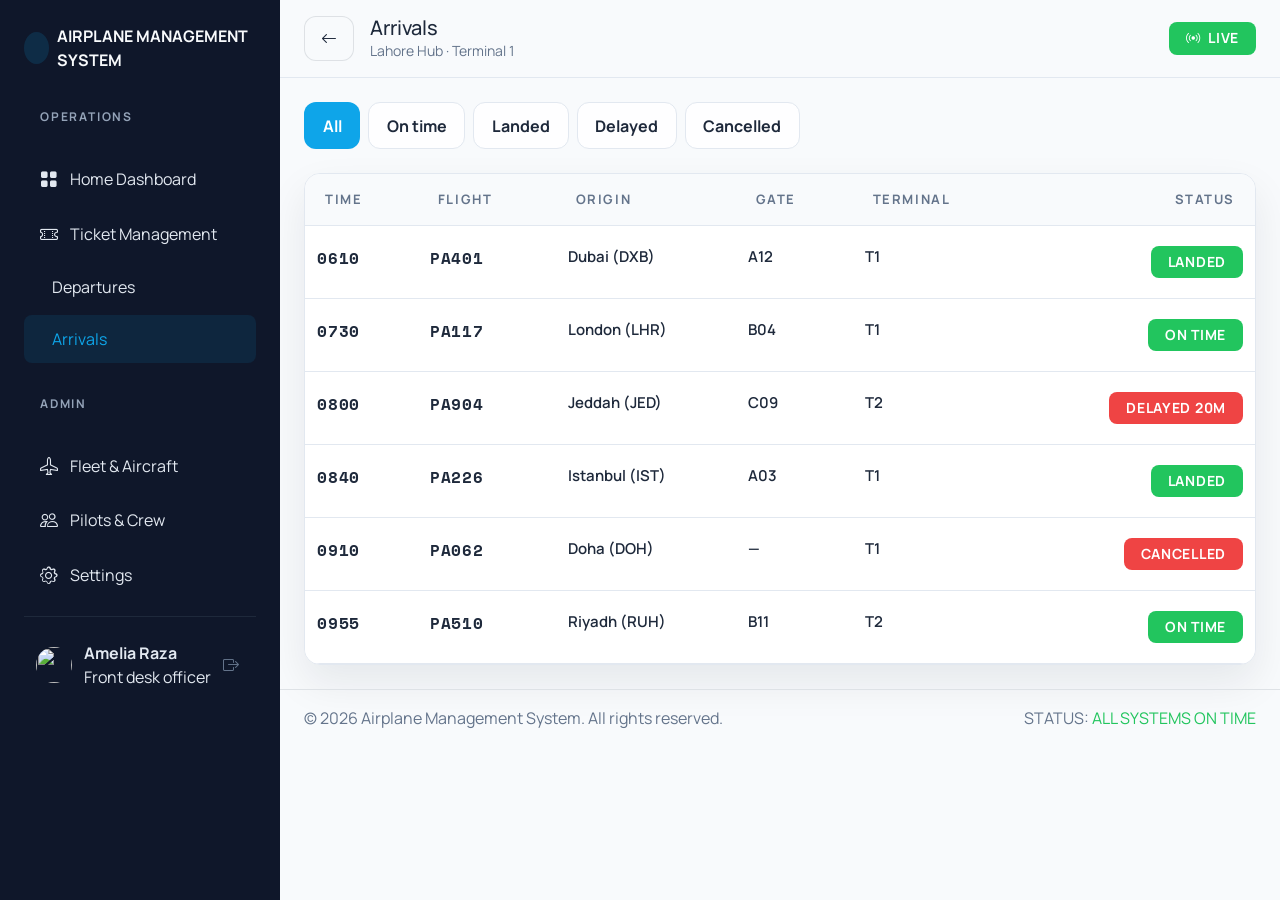
==== skydeck/arrivals.html @ 0920fed9 "Initial project commit" ====
<!DOCTYPE html>
<html lang="en">
<head>
<meta charset="UTF-8" />
<meta name="viewport" content="width=device-width, initial-scale=1.0" />
<title>Arrivals — SkyDeck</title>

<!-- Bootstrap 5 CSS -->
<link href="https://cdn.jsdelivr.net/npm/bootstrap@5.3.2/dist/css/bootstrap.min.css" rel="stylesheet">
<!-- Bootstrap Icons -->
<link rel="stylesheet" href="https://cdn.jsdelivr.net/npm/bootstrap-icons@1.11.1/font/bootstrap-icons.css">
<!-- Google Fonts -->
<link rel="preconnect" href="https://fonts.googleapis.com" />
<link href="https://fonts.googleapis.com/css2?family=Manrope:wght@400;500;600;700;800&family=Space+Mono:wght@400;700&display=swap" rel="stylesheet" />
<style>
:root {
  --bg-ink: #0f172a;
  --bg-paper: #f8fafc;
  --bg-sky: #0ea5e9;
  --bg-amber: #f59e0b;
  --bg-ok: #22c55e;
  --bg-bad: #ef4444;
  --text-slate-deep: #1e293b;
  --text-slate-soft: #64748b;
  --text-paper: #f8fafc;
  --border-ink-line: #1e293b;
  --border-paper-line: #e2e8f0;
}

body {
  font-family: 'Manrope', sans-serif;
  background-color: var(--bg-paper);
  color: var(--text-slate-deep);
}

.bg-ink { background-color: var(--bg-ink); }
.bg-paper { background-color: var(--bg-paper); }
.bg-sky { background-color: var(--bg-sky); }
.bg-amber { background-color: var(--bg-amber); }
.bg-ok { background-color: var(--bg-ok); }
.bg-bad { background-color: var(--bg-bad); }

.text-slate-deep { color: var(--text-slate-deep); }
.text-slate-soft { color: var(--text-slate-soft); }
.text-paper { color: var(--text-paper); }
.text-sky { color: var(--bg-sky); }
.text-amber { color: var(--bg-amber); }
.text-ok { color: var(--bg-ok); }
.text-bad { color: var(--bg-bad); }
.brand-mark {
  width: 32px;
  height: 32px;
  border-radius: 50%;
  display: inline-flex;
  align-items: center;
  justify-content: center;
  background-color: rgba(14, 165, 233, 0.15);
}

.border-ink-line { border-color: var(--border-ink-line); }
.border-paper-line { border-color: var(--border-paper-line); }

.sidebar {
  background-color: var(--bg-ink);
  min-height: 100vh;
  position: fixed;
  left: 0;
  top: 0;
  width: 280px;
  padding: 1.5rem;
  overflow-y: auto;
  z-index: 1000;
  transition: transform 0.3s ease;
}

.sidebar .nav-link {
  color: #e2e8f0;
  padding: 0.75rem 1rem;
  border-radius: 0.5rem;
  margin-bottom: 0.25rem;
  display: flex;
  align-items: center;
  gap: 0.75rem;
  transition: all 0.3s ease;
}

.sidebar .nav-link:hover,
.sidebar .nav-link.active {
  background-color: rgba(14, 165, 233, 0.1);
  color: var(--bg-sky);
}

.sidebar .nav-link i {
  font-size: 1.1rem;
}

.sidebar .nav-section-title {
  color: #94a3b8;
  font-size: 0.75rem;
  font-weight: 700;
  text-transform: uppercase;
  letter-spacing: 0.15em;
  padding: 0.75rem 1rem;
  margin-top: 1.25rem;
}

.sidebar .user-profile {
  border-top: 1px solid var(--border-ink-line);
  padding-top: 1rem;
  margin-top: 1rem;
}

.sidebar .user-profile .profile-item {
  padding: 0.5rem 0.75rem;
  border-radius: 0.5rem;
  display: flex;
  align-items: center;
  gap: 0.75rem;
  transition: background-color 0.3s ease;
}

.sidebar .user-profile .profile-item p {
  color: #e2e8f0;
}

.sidebar .user-profile .profile-item:hover {
  background-color: rgba(255, 255, 255, 0.05);
}

.sidebar .logout-btn {
  color: var(--text-slate-soft);
  transition: color 0.3s ease;
}

.sidebar .logout-btn:hover {
  color: var(--bg-bad);
}

.main-content {
  margin-left: 280px;
  min-height: 100vh;
}

.topbar {
  background-color: rgba(248, 250, 252, 0.9);
  backdrop-filter: blur(10px);
  border-bottom: 1px solid var(--border-paper-line);
  position: sticky;
  top: 0;
  z-index: 100;
}

.board-card {
  background: white;
  border: 1px solid var(--border-paper-line);
  border-radius: 1rem;
  overflow: hidden;
  box-shadow: 0 18px 40px rgba(15, 23, 42, 0.08);
}

.board-table {
  margin: 0;
  width: 100%;
}

.board-table th {
  background-color: rgba(248, 250, 252, 0.98);
  border-bottom: 1px solid var(--border-paper-line);
  font-weight: 700;
  font-size: 0.8125rem;
  text-transform: uppercase;
  letter-spacing: 0.12em;
  color: var(--text-slate-soft);
  padding: 1rem 1.25rem;
}

.board-table td {
  padding: 1.25rem 0.75rem;
  border-bottom: 1px solid rgba(226, 232, 240, 1);
  color: var(--text-slate-deep);
  font-size: 0.9375rem;
  font-weight: 600;
  background-color: white;
}

.board-table tr:hover td {
  background-color: rgba(14, 165, 233, 0.06);
}

.badge-custom {
  padding: 0.5rem 1rem;
  border-radius: 0.5rem;
  font-size: 0.875rem;
  font-weight: 700;
  text-transform: uppercase;
  letter-spacing: 0.05em;
}

.badge-ok {
  background-color: #22c55e;
  color: white;
  border: 1px solid rgba(34, 197, 94, 0.35);
}
.badge-warn {
  background-color: #f59e0b;
  color: white;
  border: 1px solid rgba(245, 158, 11, 0.35);
}
.badge-bad {
  background-color: #ef4444;
  color: white;
  border: 1px solid rgba(239, 68, 68, 0.35);
}

.btn-ghost-custom {
  background-color: rgba(255, 255, 255, 0.08);
  color: var(--text-slate-deep);
  border: 1px solid rgba(30, 41, 59, 0.12);
  padding: 0.6rem 1rem;
  border-radius: 0.75rem;
  transition: all 0.2s ease;
}

.btn-ghost-custom:hover {
  background-color: rgba(255, 255, 255, 0.14);
  color: var(--text-slate-deep);
}

.filter-btn {
  background-color: rgba(255, 255, 255, 0.9);
  color: var(--text-slate-deep);
  border: 1px solid rgba(226, 232, 240, 1);
  padding: 0.65rem 1.1rem;
  border-radius: 0.75rem;
  font-weight: 700;
  transition: all 0.25s ease;
}

.filter-btn:hover,
.filter-btn.active {
  background-color: var(--bg-sky);
  color: white;
  border-color: transparent;
}

.flap-text {
  font-family: 'Space Mono', monospace;
  font-weight: 700;
  letter-spacing: 0.05em;
  font-size: 1rem;
  color: var(--text-slate-deep);
}

@media (max-width: 991px) {
  .sidebar {
    position: relative;
    width: 100%;
    transform: none;
    min-height: auto;
    height: auto;
  }
  .sidebar.show {
    transform: none;
  }
  .main-content {
    margin-left: 0;
  }
  #sidebarToggle,
  #sidebarClose {
    display: none !important;
  }
}
</style>
</head>
<body class="bg-paper text-slate-deep antialiased">

<!-- ============ Sidebar ============ -->
<aside class="sidebar" id="sidebar">
  <div class="d-flex align-items-center justify-content-between mb-4">
    <a href="index.html" class="d-flex align-items-center gap-2 text-paper font-mono fw-bold text-decoration-none">
      <span class="brand-mark rounded-circle d-flex align-items-center justify-content-center" style="width: 32px; height: 32px;">
        <i class="bi bi-airplane-takeoff text-white"></i>
      </span>
      AIRPLANE MANAGEMENT SYSTEM
    </a>
    <button class="btn btn-link d-lg-none text-paper p-0" id="sidebarClose">
      <i class="bi bi-x-lg"></i>
    </button>
  </div>

  <nav class="flex-1">
    <p class="nav-section-title">Operations</p>
    <a href="dashboard.html" class="nav-link">
      <i class="bi bi-grid-fill"></i> Home Dashboard
    </a>
    <a href="tickets.html" class="nav-link">
      <i class="bi bi-ticket-perforated"></i> Ticket Management
    </a>
    <a href="departures.html" class="nav-link">
      <i class="bi bi-airplane-takeoff"></i> Departures
    </a>
    <a href="arrivals.html" class="nav-link active">
      <i class="bi bi-airplane-landing"></i> Arrivals
    </a>

    <p class="nav-section-title">Admin</p>
    <a href="#" class="nav-link">
      <i class="bi bi-airplane"></i> Fleet &amp; Aircraft
    </a>
    <a href="#" class="nav-link">
      <i class="bi bi-people"></i> Pilots &amp; Crew
    </a>
    <a href="settings.html" class="nav-link">
      <i class="bi bi-gear"></i> Settings
    </a>
  </nav>

  <div class="user-profile">
    <div class="profile-item">
      <img src="https://api.dicebear.com/7.x/notionists/svg?seed=Amelia" alt="" class="rounded-circle bg-ink-soft" style="width: 36px; height: 36px;" />
      <div class="flex-1 min-w-0">
        <p class="text-sm fw-bold text-paper mb-0">Amelia Raza</p>
        <p class="text-xs text-slate-500 mb-0">Front desk officer</p>
      </div>
      <a href="login.html" title="Log out" class="logout-btn text-decoration-none">
        <i class="bi bi-box-arrow-right"></i>
      </a>
    </div>
  </div>
</aside>

<!-- ============ Main Content ============ -->
<div class="main-content d-flex flex-column">

  <!-- Topbar -->
  <header class="topbar">
    <div class="container-fluid px-4 py-3">
      <div class="d-flex align-items-center justify-content-between gap-3">
        <div class="d-flex align-items-center gap-3">
          <a href="dashboard.html" class="btn btn-ghost-custom d-none d-sm-inline-flex">
            <i class="bi bi-arrow-left"></i>
          </a>
          <button class="btn btn-link d-lg-none p-0" id="sidebarToggle">
            <i class="bi bi-list fs-4"></i>
          </button>
          <div>
            <h1 class="h5 fw-extrabold mb-0">Arrivals</h1>
            <p class="small text-slate-soft d-none d-sm-block mb-0">Lahore Hub · Terminal 1</p>
          </div>
        </div>
        <span class="badge badge-custom badge-ok">
          <i class="bi bi-broadcast me-1"></i> Live
        </span>
      </div>
    </div>
  </header>

    <main class="flex-1 p-4">

      <!-- Filters -->
      <div class="d-flex gap-2 flex-wrap mb-4">
        <button class="filter-btn active" data-filter="all">All</button>
        <button class="filter-btn" data-filter="on time">On time</button>
        <button class="filter-btn" data-filter="landed">Landed</button>
        <button class="filter-btn" data-filter="delayed">Delayed</button>
        <button class="filter-btn" data-filter="cancelled">Cancelled</button>
      </div>

      <!-- Board -->
      <div class="board-card">
        <div class="table-responsive">
          <table class="board-table table">
            <thead>
              <tr>
                <th>Time</th>
                <th>Flight</th>
                <th>Origin</th>
                <th>Gate</th>
                <th>Terminal</th>
                <th class="text-end">Status</th>
              </tr>
            </thead>
            <tbody>

              <tr>
                <td><span class="flap-text">0610</span></td>
                <td><span class="flap-text">PA401</span></td>
                <td class="fw-semibold">Dubai (DXB)</td>
                <td class="font-mono text-slate-soft">A12</td>
                <td class="font-mono text-slate-soft">T1</td>
                <td class="text-end"><span class="badge badge-custom badge-ok">Landed</span></td>
              </tr>

              <tr>
                <td><span class="flap-text">0730</span></td>
                <td><span class="flap-text">PA117</span></td>
                <td class="fw-semibold">London (LHR)</td>
                <td class="font-mono text-slate-soft">B04</td>
                <td class="font-mono text-slate-soft">T1</td>
                <td class="text-end"><span class="badge badge-custom badge-ok">On time</span></td>
              </tr>

              <tr>
                <td><span class="flap-text">0800</span></td>
                <td><span class="flap-text">PA904</span></td>
                <td class="fw-semibold">Jeddah (JED)</td>
                <td class="font-mono text-slate-soft">C09</td>
                <td class="font-mono text-slate-soft">T2</td>
                <td class="text-end"><span class="badge badge-custom badge-bad">Delayed 20m</span></td>
              </tr>

              <tr>
                <td><span class="flap-text">0840</span></td>
                <td><span class="flap-text">PA226</span></td>
                <td class="fw-semibold">Istanbul (IST)</td>
                <td class="font-mono text-slate-soft">A03</td>
                <td class="font-mono text-slate-soft">T1</td>
                <td class="text-end"><span class="badge badge-custom badge-ok">Landed</span></td>
              </tr>

              <tr>
                <td><span class="flap-text">0910</span></td>
                <td><span class="flap-text">PA062</span></td>
                <td class="fw-semibold">Doha (DOH)</td>
                <td class="font-mono text-slate-soft">—</td>
                <td class="font-mono text-slate-soft">T1</td>
                <td class="text-end"><span class="badge badge-custom badge-bad">Cancelled</span></td>
              </tr>

              <tr>
                <td><span class="flap-text">0955</span></td>
                <td><span class="flap-text">PA510</span></td>
                <td class="fw-semibold">Riyadh (RUH)</td>
                <td class="font-mono text-slate-soft">B11</td>
                <td class="font-mono text-slate-soft">T2</td>
                <td class="text-end"><span class="badge badge-custom badge-ok">On time</span></td>
              </tr>

            </tbody>
          </table>
        </div>
      </div>

    </main>

    <footer class="px-4 py-3 border-top border-paper-line text-xs text-slate-soft d-flex flex-column flex-sm-row align-items-center justify-content-between gap-2">
      <p class="mb-0">© 2026 Airplane Management System. All rights reserved.</p>
      <p class="font-mono mb-0">STATUS: <span class="text-ok">ALL SYSTEMS ON TIME</span></p>
    </footer>
  </div>
</div>

</body>
</html>
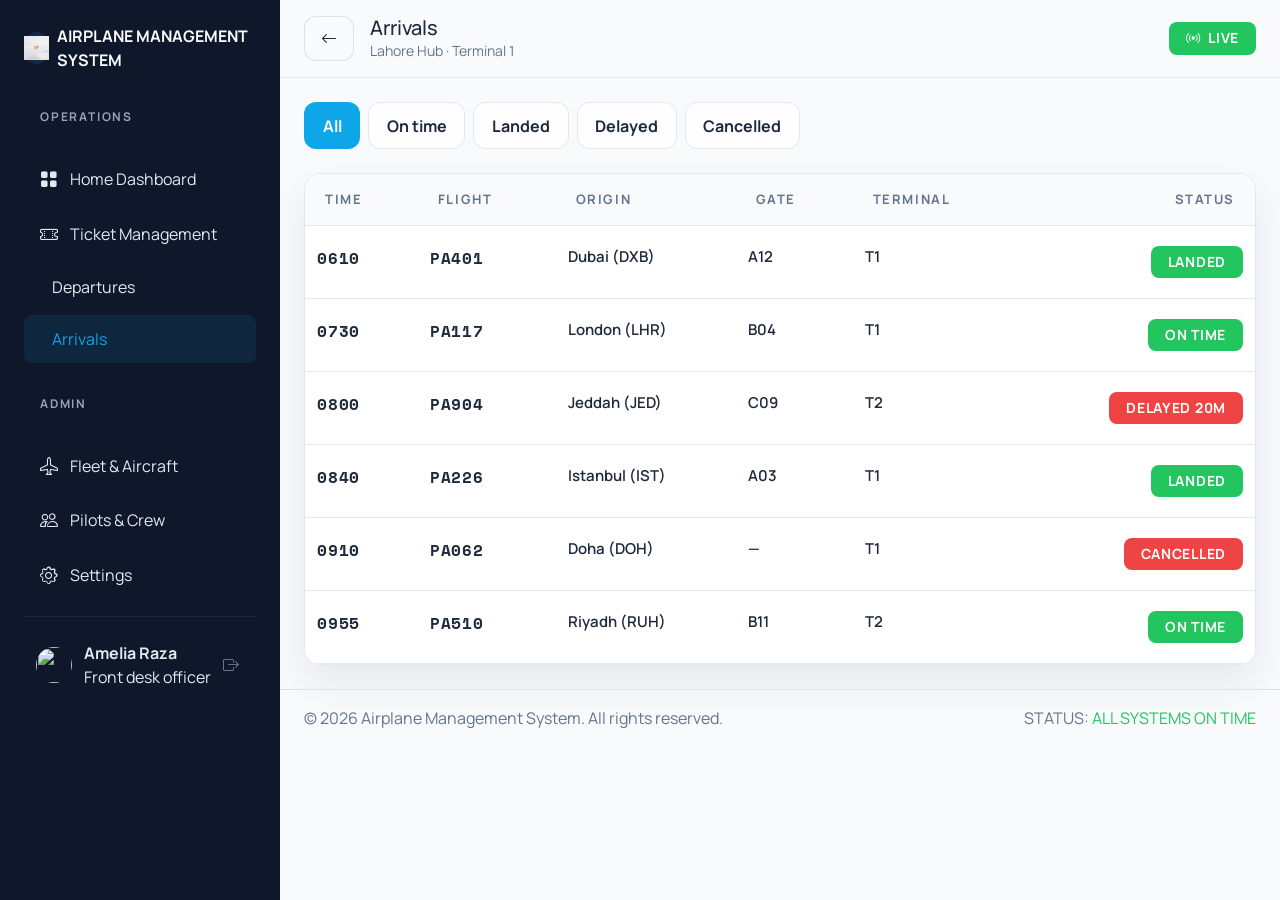
==== commit 1d68f631: "Updated booking flow with new features and 3-page layout" ====
--- a/skydeck/arrivals.html
+++ b/skydeck/arrivals.html
@@ -278,8 +278,8 @@
 <aside class="sidebar" id="sidebar">
   <div class="d-flex align-items-center justify-content-between mb-4">
     <a href="index.html" class="d-flex align-items-center gap-2 text-paper font-mono fw-bold text-decoration-none">
-      <span class="brand-mark rounded-circle d-flex align-items-center justify-content-center" style="width: 32px; height: 32px;">
-        <i class="bi bi-airplane-takeoff text-white"></i>
+      <span class="brand-mark">
+        <img src="images/logo.jpg" alt="Logo" class="img-fluid">
       </span>
       AIRPLANE MANAGEMENT SYSTEM
     </a>
@@ -304,10 +304,10 @@
     </a>
 
     <p class="nav-section-title">Admin</p>
-    <a href="#" class="nav-link">
+    <a href="fleet.html" class="nav-link">
       <i class="bi bi-airplane"></i> Fleet &amp; Aircraft
     </a>
-    <a href="#" class="nav-link">
+    <a href="crew.html" class="nav-link">
       <i class="bi bi-people"></i> Pilots &amp; Crew
     </a>
     <a href="settings.html" class="nav-link">
@@ -449,6 +449,47 @@
     </footer>
   </div>
 </div>
+<script>
+// Departures Filter Functionality
+document.querySelectorAll('.filter-btn').forEach(button => {
+  button.addEventListener('click', function() {
+    const filterValue = this.dataset.filter;
+    const rows = document.querySelectorAll('.board-table tbody tr');
+    
+    // Update active button
+    document.querySelectorAll('.filter-btn').forEach(btn => btn.classList.remove('active'));
+    this.classList.add('active');
+    
+    // Filter rows
+    rows.forEach(row => {
+      let statusText = row.querySelector('td:last-child span').textContent.trim().toLowerCase();
+      
+      if (filterValue === 'all') {
+        row.style.display = '';
+      } else if (filterValue === 'on time' && statusText.includes('on time')) {
+        row.style.display = '';
+      } else if (filterValue === 'landed' && statusText.includes('landed')) {
+        row.style.display = '';
+      } else if (filterValue === 'delayed' && statusText.includes('delayed')) {
+        row.style.display = '';
+      } else if (filterValue === 'cancelled' && statusText.includes('cancelled')) {
+        row.style.display = '';
+      } else {
+        row.style.display = 'none';
+      }
+    });
+  });
+});
+
+// Sidebar Toggle for Mobile
+document.getElementById('sidebarToggle')?.addEventListener('click', function() {
+  document.getElementById('sidebar').classList.toggle('show');
+});
+
+document.getElementById('sidebarClose')?.addEventListener('click', function() {
+  document.getElementById('sidebar').classList.remove('show');
+});
+</script>
 
 </body>
 </html>
